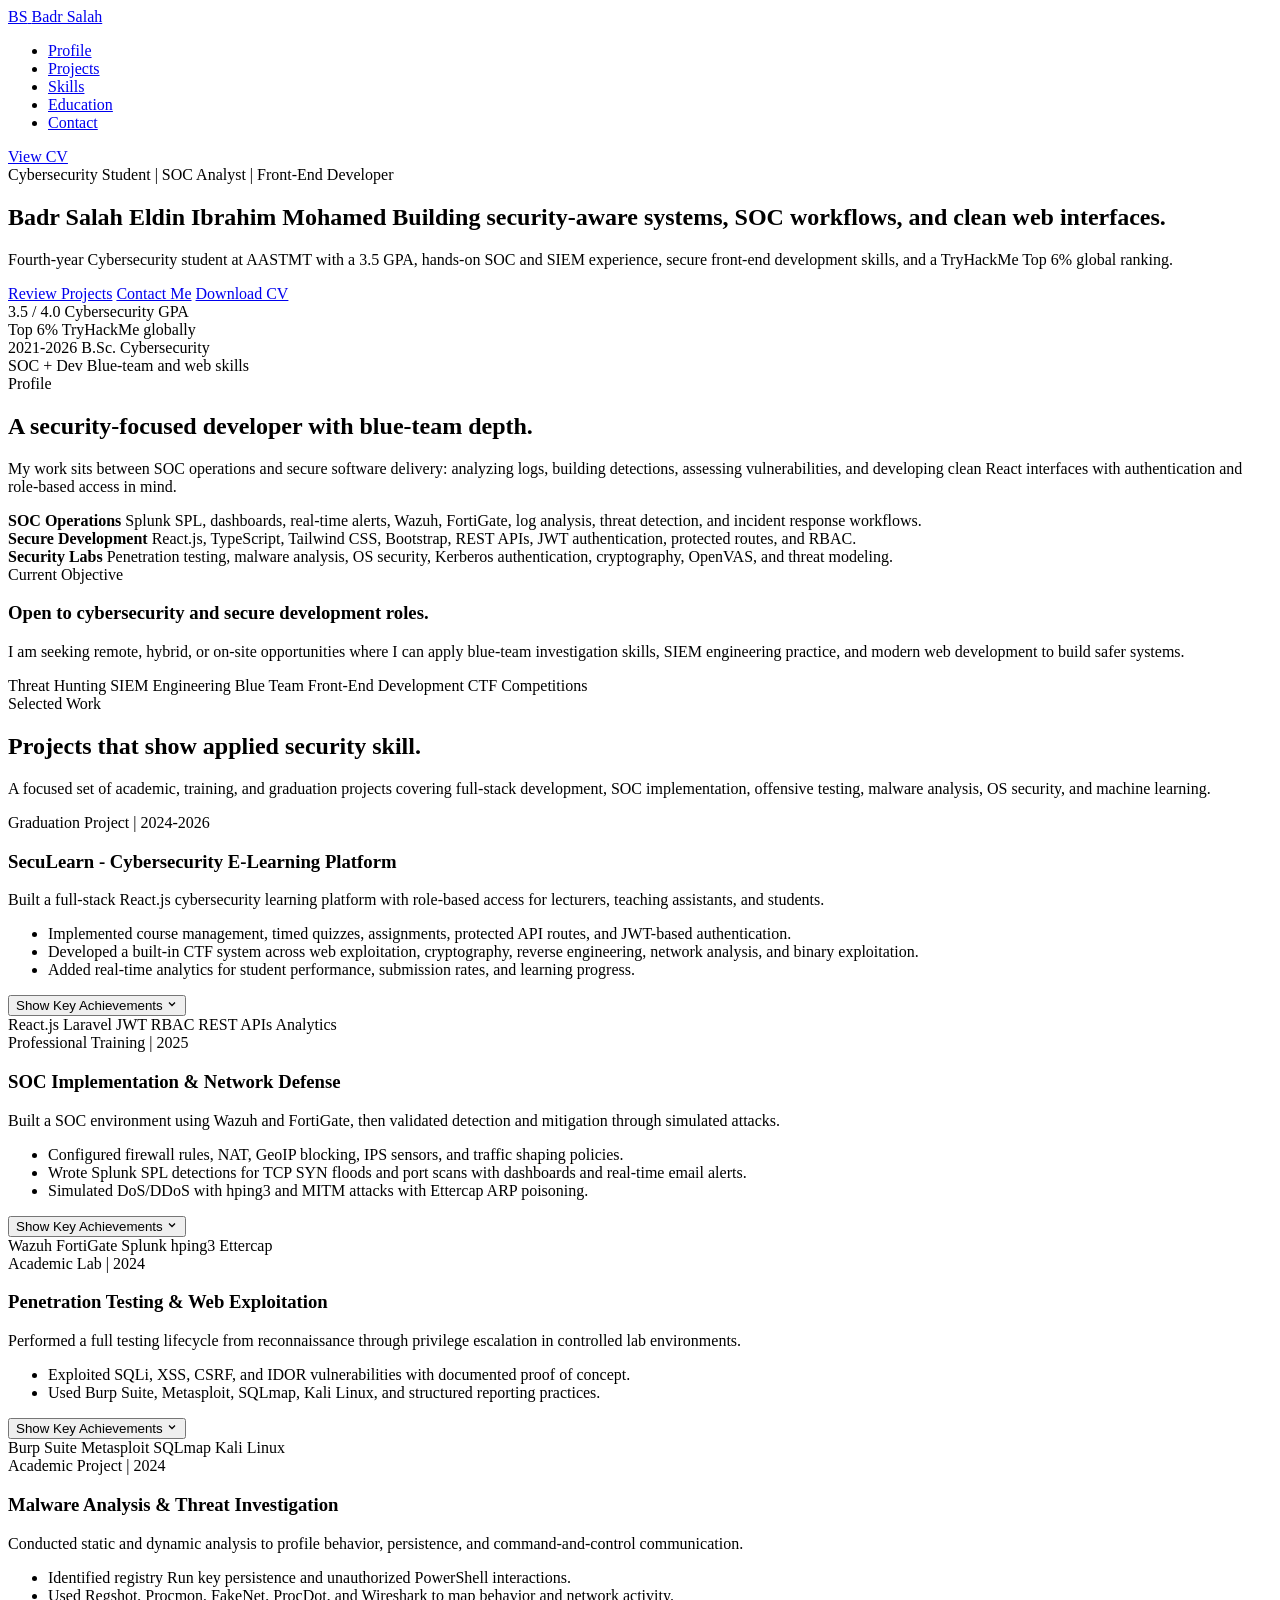
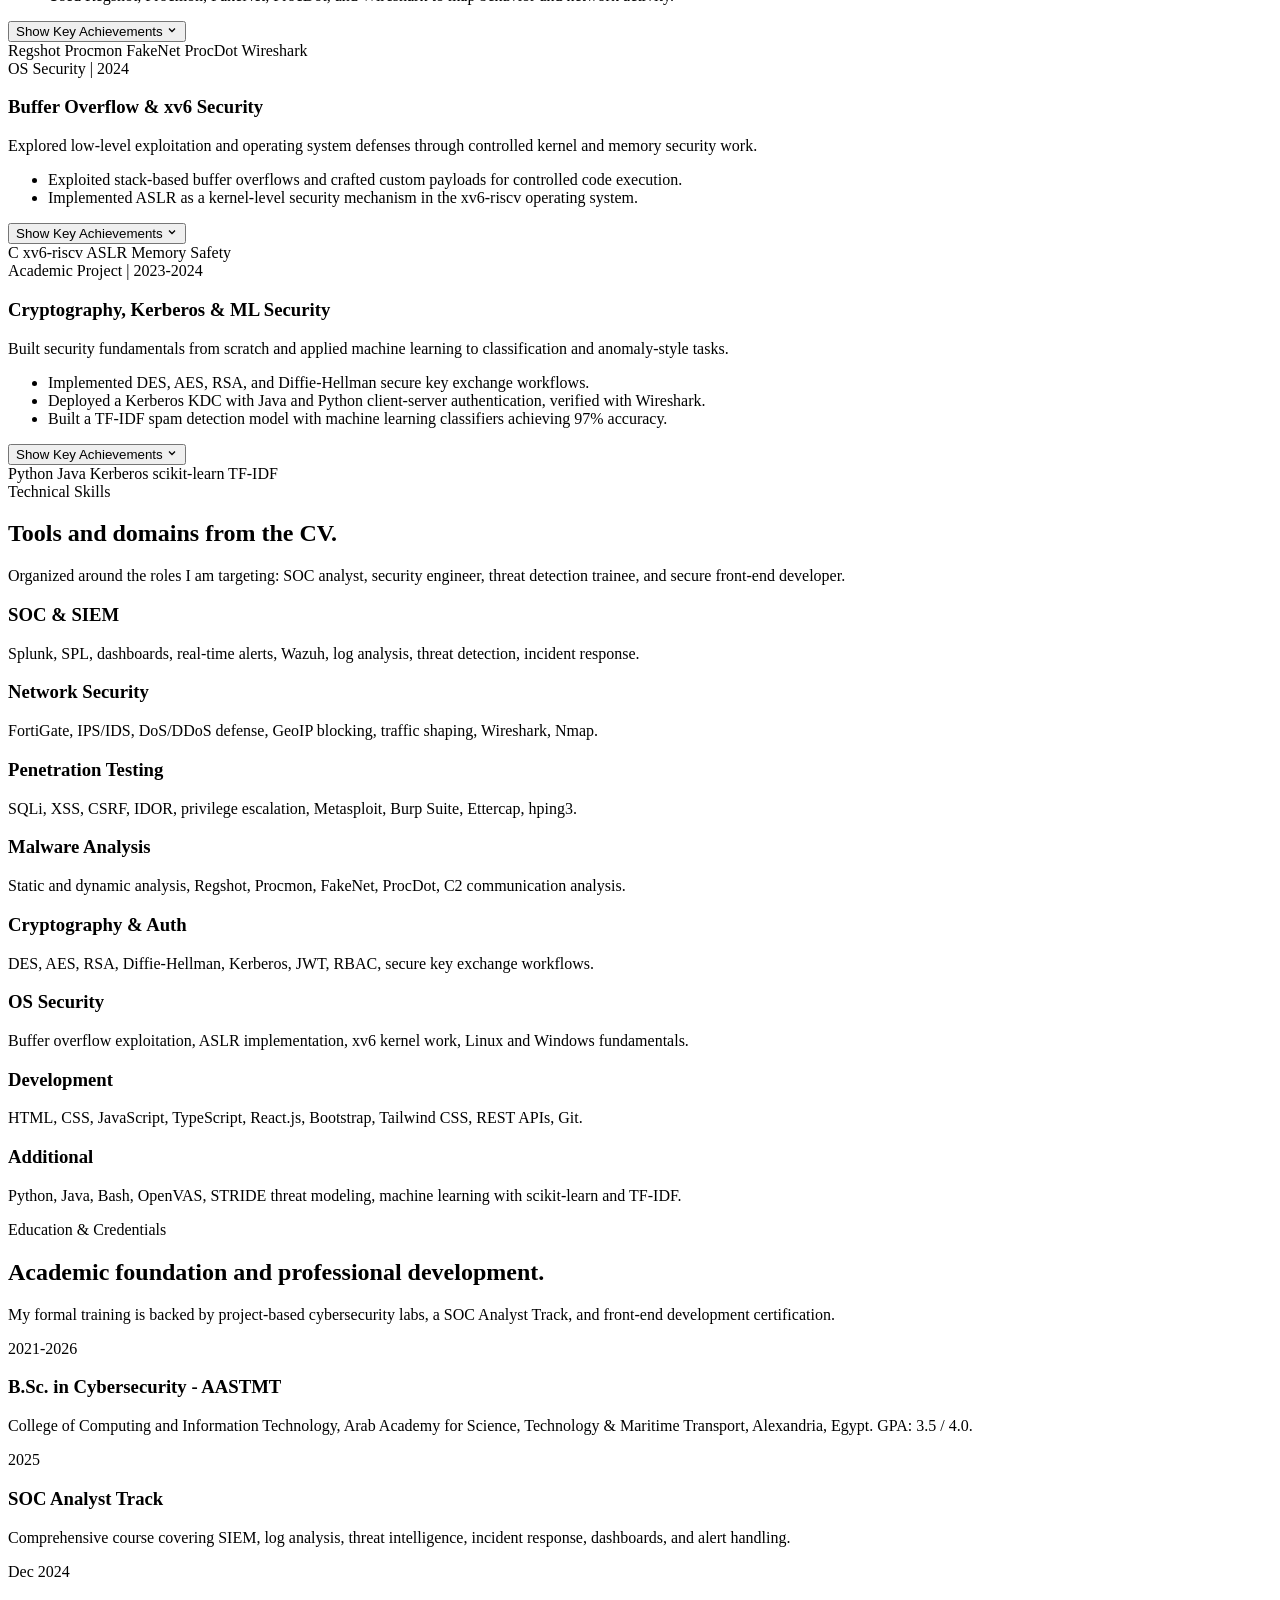
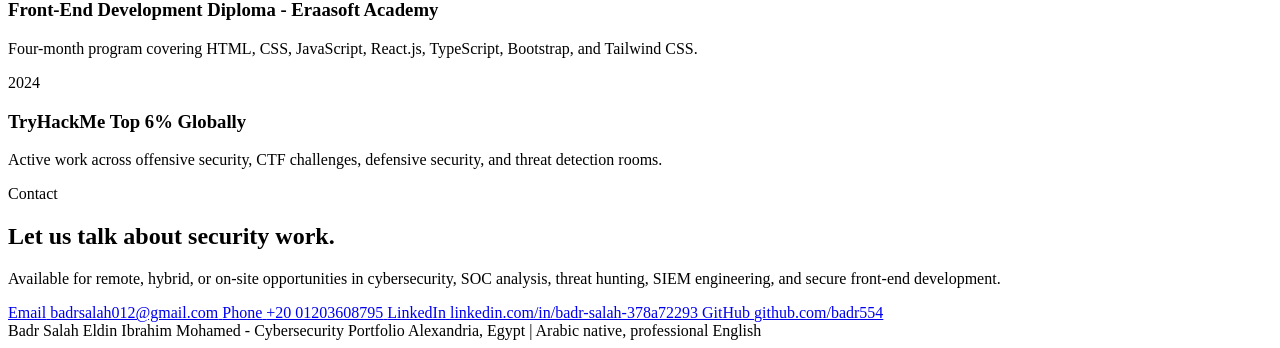
==== index.html @ 68dae026 "feat: initial commit of animated portfolio & CV UI" ====
﻿<!DOCTYPE html>
<html lang="en">
<head>
<meta charset="UTF-8">
<meta name="viewport" content="width=device-width, initial-scale=1.0">
<meta name="description" content="Badr Salah Eldin Ibrahim Mohamed - Cybersecurity student, SOC analyst, and secure front-end developer based in Alexandria, Egypt.">
<title>Badr Salah | Cybersecurity Portfolio</title>
<link rel="preload" href="hero-cybersecurity.jpg" as="image" fetchpriority="high">
<link rel="stylesheet" href="styles.css">
</head>
<body>
  <header class="site-header">
    <div class="wrap nav">
      <a class="brand" href="#top" aria-label="Badr Salah home">
        <span class="brand-mark">BS</span>
        <span>Badr Salah</span>
      </a>
      <ul class="nav-links" aria-label="Main navigation">
        <li><a href="#profile">Profile</a></li>
        <li><a href="#projects">Projects</a></li>
        <li><a href="#skills">Skills</a></li>
        <li><a href="#education">Education</a></li>
        <li><a href="#contact">Contact</a></li>
      </ul>
      <a class="nav-action" href="badr_cv.pdf" target="_blank" rel="noopener">View CV</a>
    </div>
  </header>

  <main id="top">
    <section class="hero" aria-label="Introduction">
      <div class="wrap">
        <div class="hero-content">
          <div class="eyebrow">Cybersecurity Student | SOC Analyst | Front-End Developer</div>
          <h1 class="hero-title">Badr Salah Eldin Ibrahim Mohamed <span>Building security-aware systems, SOC workflows, and clean web interfaces.</span></h1>
          <p class="hero-copy">
            Fourth-year Cybersecurity student at AASTMT with a 3.5 GPA, hands-on SOC and SIEM experience, secure front-end development skills, and a TryHackMe Top 6% global ranking.
          </p>
          <div class="actions">
            <a class="button primary" href="#projects">Review Projects</a>
            <a class="button secondary" href="mailto:badrsalah012@gmail.com">Contact Me</a>
            <a class="button secondary" href="badr_cv.pdf" target="_blank" rel="noopener">Download CV</a>
          </div>
          <div class="proof" aria-label="Portfolio highlights">
            <div class="proof-item">
              <span class="proof-value">3.5 / 4.0</span>
              <span class="proof-label">Cybersecurity GPA</span>
            </div>
            <div class="proof-item">
              <span class="proof-value">Top 6%</span>
              <span class="proof-label">TryHackMe globally</span>
            </div>
            <div class="proof-item">
              <span class="proof-value">2021-2026</span>
              <span class="proof-label">B.Sc. Cybersecurity</span>
            </div>
            <div class="proof-item">
              <span class="proof-value">SOC + Dev</span>
              <span class="proof-label">Blue-team and web skills</span>
            </div>
          </div>
        </div>
      </div>
      <div class="scroll-indicator">
        <div class="mouse">
          <div class="wheel"></div>
        </div>
      </div>
    </section>

    <section id="profile">
      <div class="wrap">
        <div class="section-head reveal">
          <div>
            <div class="section-kicker">Profile</div>
            <h2>A security-focused developer with blue-team depth.</h2>
          </div>
          <p class="section-intro">
            My work sits between SOC operations and secure software delivery: analyzing logs, building detections, assessing vulnerabilities, and developing clean React interfaces with authentication and role-based access in mind.
          </p>
        </div>

        <div class="profile-grid reveal-cascade">
          <div class="focus-list">
            <div class="focus-row">
              <strong>SOC Operations</strong>
              <span>Splunk SPL, dashboards, real-time alerts, Wazuh, FortiGate, log analysis, threat detection, and incident response workflows.</span>
            </div>
            <div class="focus-row">
              <strong>Secure Development</strong>
              <span>React.js, TypeScript, Tailwind CSS, Bootstrap, REST APIs, JWT authentication, protected routes, and RBAC.</span>
            </div>
            <div class="focus-row">
              <strong>Security Labs</strong>
              <span>Penetration testing, malware analysis, OS security, Kerberos authentication, cryptography, OpenVAS, and threat modeling.</span>
            </div>
          </div>
          <div class="card">
            <span class="label teal">Current Objective</span>
            <h3>Open to cybersecurity and secure development roles.</h3>
            <p>
              I am seeking remote, hybrid, or on-site opportunities where I can apply blue-team investigation skills, SIEM engineering practice, and modern web development to build safer systems.
            </p>
            <div class="tech">
              <span>Threat Hunting</span>
              <span>SIEM Engineering</span>
              <span>Blue Team</span>
              <span>Front-End Development</span>
              <span>CTF Competitions</span>
            </div>
          </div>
        </div>
      </div>
    </section>

    <section id="projects">
      <div class="wrap">
        <div class="section-head reveal">
          <div>
            <div class="section-kicker">Selected Work</div>
            <h2>Projects that show applied security skill.</h2>
          </div>
          <p class="section-intro">
            A focused set of academic, training, and graduation projects covering full-stack development, SOC implementation, offensive testing, malware analysis, OS security, and machine learning.
          </p>
        </div>

        <div class="card-grid reveal-cascade">
          <article class="card featured">
            <span class="label teal">Graduation Project | 2024-2026</span>
            <h3>SecuLearn - Cybersecurity E-Learning Platform</h3>
            <p>
              Built a full-stack React.js cybersecurity learning platform with role-based access for lecturers, teaching assistants, and students.
            </p>
            <div class="collapsible-wrapper">
              <div class="collapsible-content">
                <ul>
                  <li>Implemented course management, timed quizzes, assignments, protected API routes, and JWT-based authentication.</li>
                  <li>Developed a built-in CTF system across web exploitation, cryptography, reverse engineering, network analysis, and binary exploitation.</li>
                  <li>Added real-time analytics for student performance, submission rates, and learning progress.</li>
                </ul>
              </div>
            </div>
            <button class="expand-btn" aria-expanded="false">
              <span>Show Key Achievements</span>
              <svg class="chevron" width="12" height="12" viewBox="0 0 24 24" fill="none" stroke="currentColor" stroke-width="2.5"><path d="m6 9 6 6 6-6"/></svg>
            </button>
            <div class="tech">
              <span>React.js</span>
              <span>Laravel</span>
              <span>JWT</span>
              <span>RBAC</span>
              <span>REST APIs</span>
              <span>Analytics</span>
            </div>
          </article>

          <article class="card">
            <span class="label blue">Professional Training | 2025</span>
            <h3>SOC Implementation & Network Defense</h3>
            <p>Built a SOC environment using Wazuh and FortiGate, then validated detection and mitigation through simulated attacks.</p>
            <div class="collapsible-wrapper">
              <div class="collapsible-content">
                <ul>
                  <li>Configured firewall rules, NAT, GeoIP blocking, IPS sensors, and traffic shaping policies.</li>
                  <li>Wrote Splunk SPL detections for TCP SYN floods and port scans with dashboards and real-time email alerts.</li>
                  <li>Simulated DoS/DDoS with hping3 and MITM attacks with Ettercap ARP poisoning.</li>
                </ul>
              </div>
            </div>
            <button class="expand-btn" aria-expanded="false">
              <span>Show Key Achievements</span>
              <svg class="chevron" width="12" height="12" viewBox="0 0 24 24" fill="none" stroke="currentColor" stroke-width="2.5"><path d="m6 9 6 6 6-6"/></svg>
            </button>
            <div class="tech">
              <span>Wazuh</span>
              <span>FortiGate</span>
              <span>Splunk</span>
              <span>hping3</span>
              <span>Ettercap</span>
            </div>
          </article>

          <article class="card">
            <span class="label amber">Academic Lab | 2024</span>
            <h3>Penetration Testing & Web Exploitation</h3>
            <p>Performed a full testing lifecycle from reconnaissance through privilege escalation in controlled lab environments.</p>
            <div class="collapsible-wrapper">
              <div class="collapsible-content">
                <ul>
                  <li>Exploited SQLi, XSS, CSRF, and IDOR vulnerabilities with documented proof of concept.</li>
                  <li>Used Burp Suite, Metasploit, SQLmap, Kali Linux, and structured reporting practices.</li>
                </ul>
              </div>
            </div>
            <button class="expand-btn" aria-expanded="false">
              <span>Show Key Achievements</span>
              <svg class="chevron" width="12" height="12" viewBox="0 0 24 24" fill="none" stroke="currentColor" stroke-width="2.5"><path d="m6 9 6 6 6-6"/></svg>
            </button>
            <div class="tech">
              <span>Burp Suite</span>
              <span>Metasploit</span>
              <span>SQLmap</span>
              <span>Kali Linux</span>
            </div>
          </article>

          <article class="card">
            <span class="label green">Academic Project | 2024</span>
            <h3>Malware Analysis & Threat Investigation</h3>
            <p>Conducted static and dynamic analysis to profile behavior, persistence, and command-and-control communication.</p>
            <div class="collapsible-wrapper">
              <div class="collapsible-content">
                <ul>
                  <li>Identified registry Run key persistence and unauthorized PowerShell interactions.</li>
                  <li>Used Regshot, Procmon, FakeNet, ProcDot, and Wireshark to map behavior and network activity.</li>
                </ul>
              </div>
            </div>
            <button class="expand-btn" aria-expanded="false">
              <span>Show Key Achievements</span>
              <svg class="chevron" width="12" height="12" viewBox="0 0 24 24" fill="none" stroke="currentColor" stroke-width="2.5"><path d="m6 9 6 6 6-6"/></svg>
            </button>
            <div class="tech">
              <span>Regshot</span>
              <span>Procmon</span>
              <span>FakeNet</span>
              <span>ProcDot</span>
              <span>Wireshark</span>
            </div>
          </article>

          <article class="card">
            <span class="label blue">OS Security | 2024</span>
            <h3>Buffer Overflow & xv6 Security</h3>
            <p>Explored low-level exploitation and operating system defenses through controlled kernel and memory security work.</p>
            <div class="collapsible-wrapper">
              <div class="collapsible-content">
                <ul>
                  <li>Exploited stack-based buffer overflows and crafted custom payloads for controlled code execution.</li>
                  <li>Implemented ASLR as a kernel-level security mechanism in the xv6-riscv operating system.</li>
                </ul>
              </div>
            </div>
            <button class="expand-btn" aria-expanded="false">
              <span>Show Key Achievements</span>
              <svg class="chevron" width="12" height="12" viewBox="0 0 24 24" fill="none" stroke="currentColor" stroke-width="2.5"><path d="m6 9 6 6 6-6"/></svg>
            </button>
            <div class="tech">
              <span>C</span>
              <span>xv6-riscv</span>
              <span>ASLR</span>
              <span>Memory Safety</span>
            </div>
          </article>

          <article class="card">
            <span class="label amber">Academic Project | 2023-2024</span>
            <h3>Cryptography, Kerberos & ML Security</h3>
            <p>Built security fundamentals from scratch and applied machine learning to classification and anomaly-style tasks.</p>
            <div class="collapsible-wrapper">
              <div class="collapsible-content">
                <ul>
                  <li>Implemented DES, AES, RSA, and Diffie-Hellman secure key exchange workflows.</li>
                  <li>Deployed a Kerberos KDC with Java and Python client-server authentication, verified with Wireshark.</li>
                  <li>Built a TF-IDF spam detection model with machine learning classifiers achieving 97% accuracy.</li>
                </ul>
              </div>
            </div>
            <button class="expand-btn" aria-expanded="false">
              <span>Show Key Achievements</span>
              <svg class="chevron" width="12" height="12" viewBox="0 0 24 24" fill="none" stroke="currentColor" stroke-width="2.5"><path d="m6 9 6 6 6-6"/></svg>
            </button>
            <div class="tech">
              <span>Python</span>
              <span>Java</span>
              <span>Kerberos</span>
              <span>scikit-learn</span>
              <span>TF-IDF</span>
            </div>
          </article>
        </div>
      </div>
    </section>

    <section id="skills">
      <div class="wrap">
        <div class="section-head reveal">
          <div>
            <div class="section-kicker">Technical Skills</div>
            <h2>Tools and domains from the CV.</h2>
          </div>
          <p class="section-intro">
            Organized around the roles I am targeting: SOC analyst, security engineer, threat detection trainee, and secure front-end developer.
          </p>
        </div>

        <div class="skills-grid reveal-cascade">
          <div class="skill">
            <h3>SOC & SIEM</h3>
            <p>Splunk, SPL, dashboards, real-time alerts, Wazuh, log analysis, threat detection, incident response.</p>
          </div>
          <div class="skill">
            <h3>Network Security</h3>
            <p>FortiGate, IPS/IDS, DoS/DDoS defense, GeoIP blocking, traffic shaping, Wireshark, Nmap.</p>
          </div>
          <div class="skill">
            <h3>Penetration Testing</h3>
            <p>SQLi, XSS, CSRF, IDOR, privilege escalation, Metasploit, Burp Suite, Ettercap, hping3.</p>
          </div>
          <div class="skill">
            <h3>Malware Analysis</h3>
            <p>Static and dynamic analysis, Regshot, Procmon, FakeNet, ProcDot, C2 communication analysis.</p>
          </div>
          <div class="skill">
            <h3>Cryptography & Auth</h3>
            <p>DES, AES, RSA, Diffie-Hellman, Kerberos, JWT, RBAC, secure key exchange workflows.</p>
          </div>
          <div class="skill">
            <h3>OS Security</h3>
            <p>Buffer overflow exploitation, ASLR implementation, xv6 kernel work, Linux and Windows fundamentals.</p>
          </div>
          <div class="skill">
            <h3>Development</h3>
            <p>HTML, CSS, JavaScript, TypeScript, React.js, Bootstrap, Tailwind CSS, REST APIs, Git.</p>
          </div>
          <div class="skill">
            <h3>Additional</h3>
            <p>Python, Java, Bash, OpenVAS, STRIDE threat modeling, machine learning with scikit-learn and TF-IDF.</p>
          </div>
        </div>
      </div>
    </section>

    <section id="education">
      <div class="wrap">
        <div class="section-head reveal">
          <div>
            <div class="section-kicker">Education & Credentials</div>
            <h2>Academic foundation and professional development.</h2>
          </div>
          <p class="section-intro">
            My formal training is backed by project-based cybersecurity labs, a SOC Analyst Track, and front-end development certification.
          </p>
        </div>

        <div class="timeline reveal-cascade">
          <div class="timeline-item">
            <div class="time">2021-2026</div>
            <div>
              <h3>B.Sc. in Cybersecurity - AASTMT</h3>
              <p>College of Computing and Information Technology, Arab Academy for Science, Technology & Maritime Transport, Alexandria, Egypt. GPA: 3.5 / 4.0.</p>
            </div>
          </div>
          <div class="timeline-item">
            <div class="time">2025</div>
            <div>
              <h3>SOC Analyst Track</h3>
              <p>Comprehensive course covering SIEM, log analysis, threat intelligence, incident response, dashboards, and alert handling.</p>
            </div>
          </div>
          <div class="timeline-item">
            <div class="time">Dec 2024</div>
            <div>
              <h3>Front-End Development Diploma - Eraasoft Academy</h3>
              <p>Four-month program covering HTML, CSS, JavaScript, React.js, TypeScript, Bootstrap, and Tailwind CSS.</p>
            </div>
          </div>
          <div class="timeline-item">
            <div class="time">2024</div>
            <div>
              <h3>TryHackMe Top 6% Globally</h3>
              <p>Active work across offensive security, CTF challenges, defensive security, and threat detection rooms.</p>
            </div>
          </div>
        </div>
      </div>
    </section>

    <section class="contact" id="contact">
      <div class="wrap">
        <div class="section-head reveal">
          <div>
            <div class="section-kicker">Contact</div>
            <h2>Let us talk about security work.</h2>
          </div>
          <p class="section-intro">
            Available for remote, hybrid, or on-site opportunities in cybersecurity, SOC analysis, threat hunting, SIEM engineering, and secure front-end development.
          </p>
        </div>

        <div class="contact-grid reveal-cascade">
          <a class="contact-item" href="mailto:badrsalah012@gmail.com">
            <span class="contact-label">Email</span>
            <span class="contact-value">badrsalah012@gmail.com</span>
          </a>
          <a class="contact-item" href="tel:+2001203608795">
            <span class="contact-label">Phone</span>
            <span class="contact-value">+20 01203608795</span>
          </a>
          <a class="contact-item" href="https://linkedin.com/in/badr-salah-378a72293" target="_blank" rel="noopener">
            <span class="contact-label">LinkedIn</span>
            <span class="contact-value">linkedin.com/in/badr-salah-378a72293</span>
          </a>
          <a class="contact-item" href="https://github.com/badr554" target="_blank" rel="noopener">
            <span class="contact-label">GitHub</span>
            <span class="contact-value">github.com/badr554</span>
          </a>
        </div>
      </div>
    </section>
  </main>

  <footer class="site-footer">
    <div class="wrap footer-row">
      <span>Badr Salah Eldin Ibrahim Mohamed - Cybersecurity Portfolio</span>
      <span>Alexandria, Egypt | Arabic native, professional English</span>
    </div>
  </footer>

  <script>
    document.addEventListener('DOMContentLoaded', () => {
      // Intersection Observer for scroll animations
      const reveals = document.querySelectorAll('.reveal, .reveal-cascade');
      const observer = new IntersectionObserver((entries) => {
        entries.forEach(entry => {
          if (entry.isIntersecting) {
            entry.target.classList.add('in-view');
            observer.unobserve(entry.target);
          }
        });
      }, {
        threshold: 0.05,
        rootMargin: '0px 0px -40px 0px'
      });
      
      reveals.forEach(el => observer.observe(el));

      // Expandable cards logic
      document.querySelectorAll('.expand-btn').forEach(btn => {
        btn.addEventListener('click', () => {
          const isExpanded = btn.getAttribute('aria-expanded') === 'true';
          btn.setAttribute('aria-expanded', !isExpanded);
          
          const wrapper = btn.previousElementSibling;
          if (wrapper && wrapper.classList.contains('collapsible-wrapper')) {
            wrapper.classList.toggle('expanded');
          }
          
          const textSpan = btn.querySelector('span');
          if (textSpan) {
            textSpan.textContent = isExpanded ? 'Show Key Achievements' : 'Hide Key Achievements';
          }
        });
      });
    });
  </script>
</body>
</html>
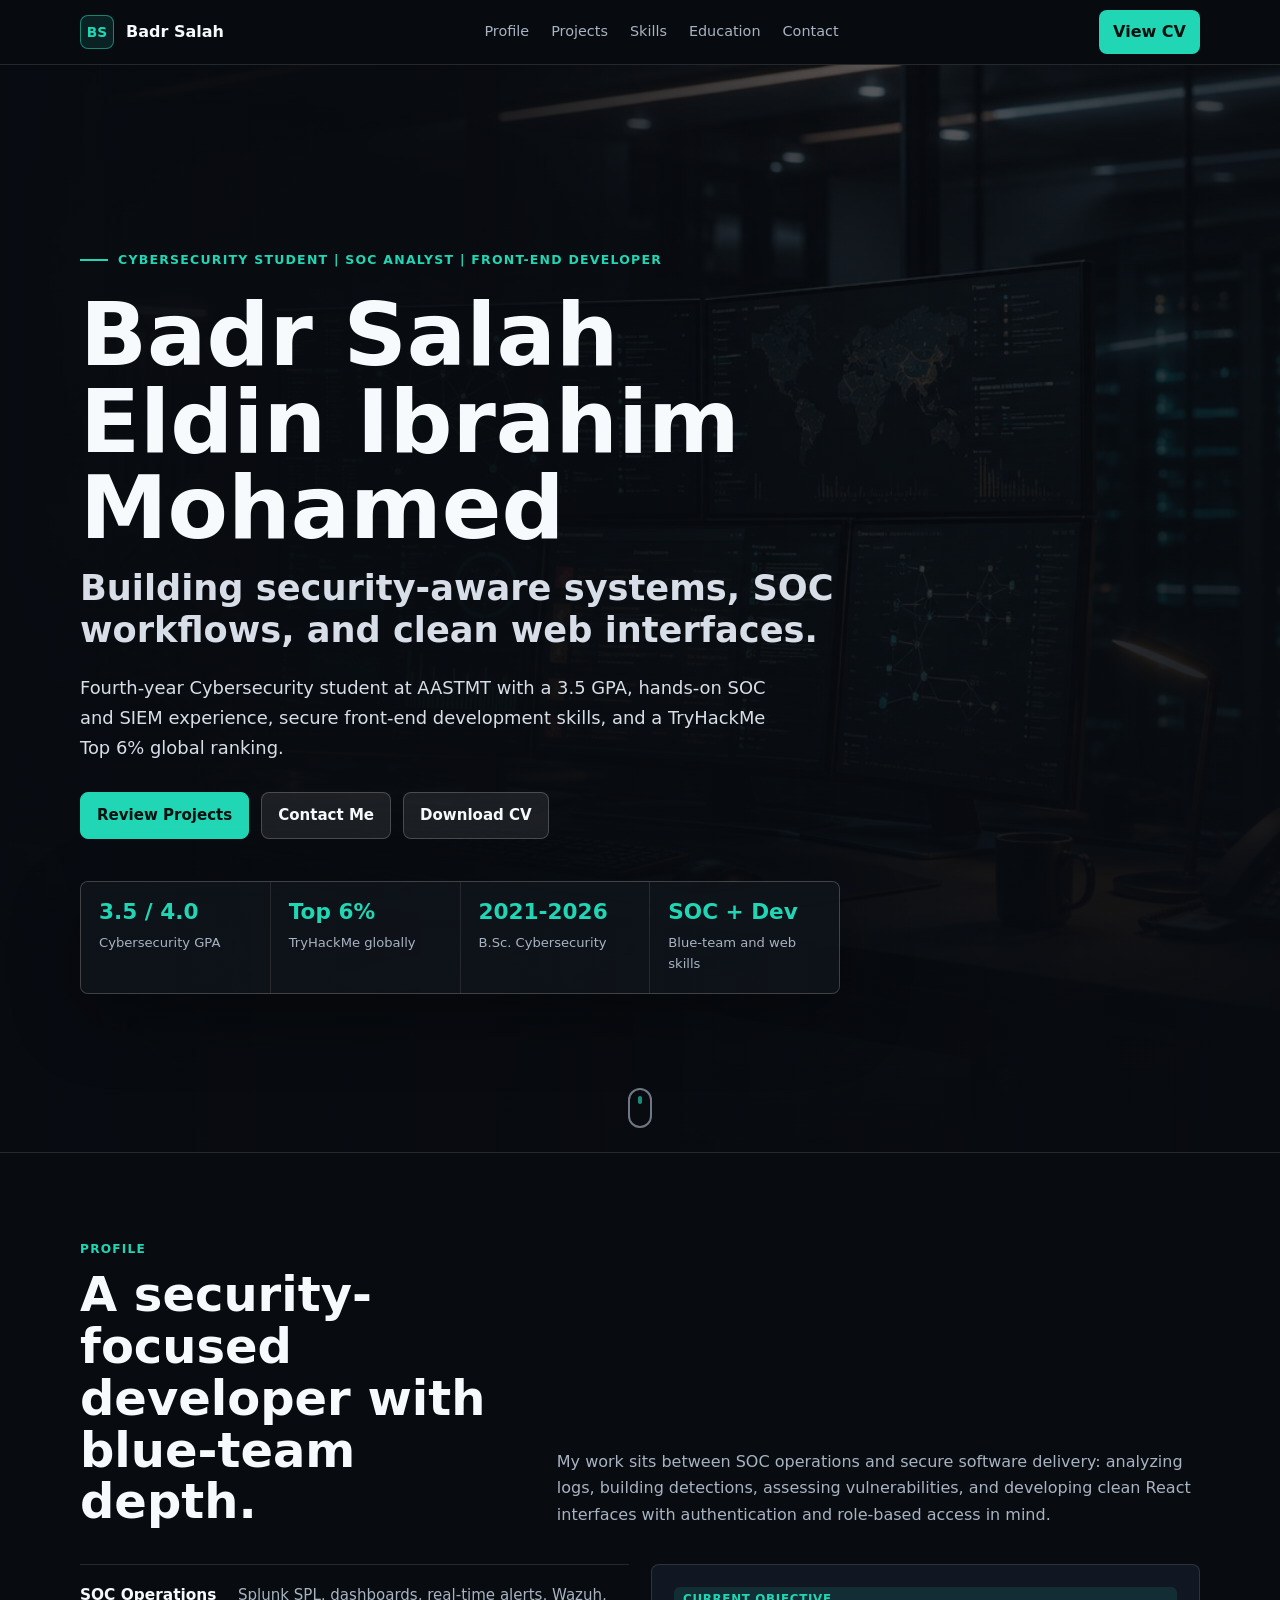
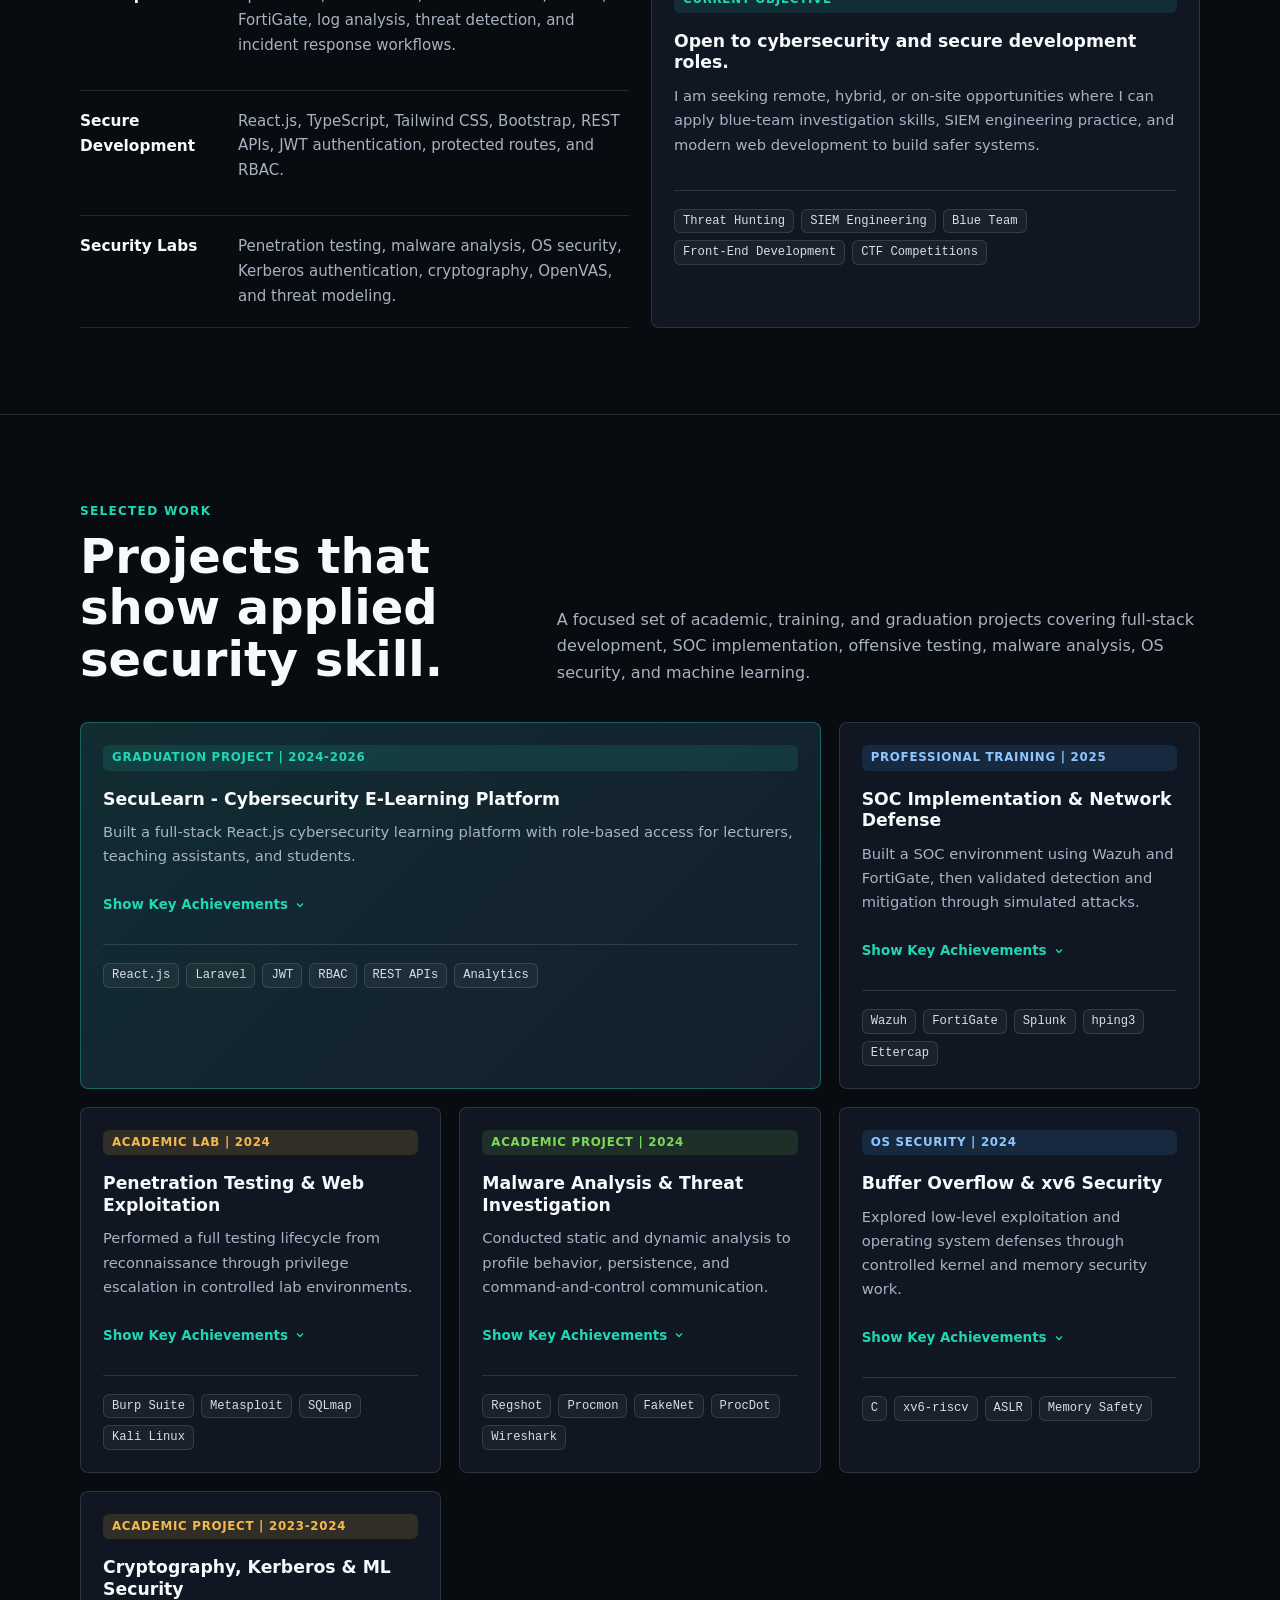
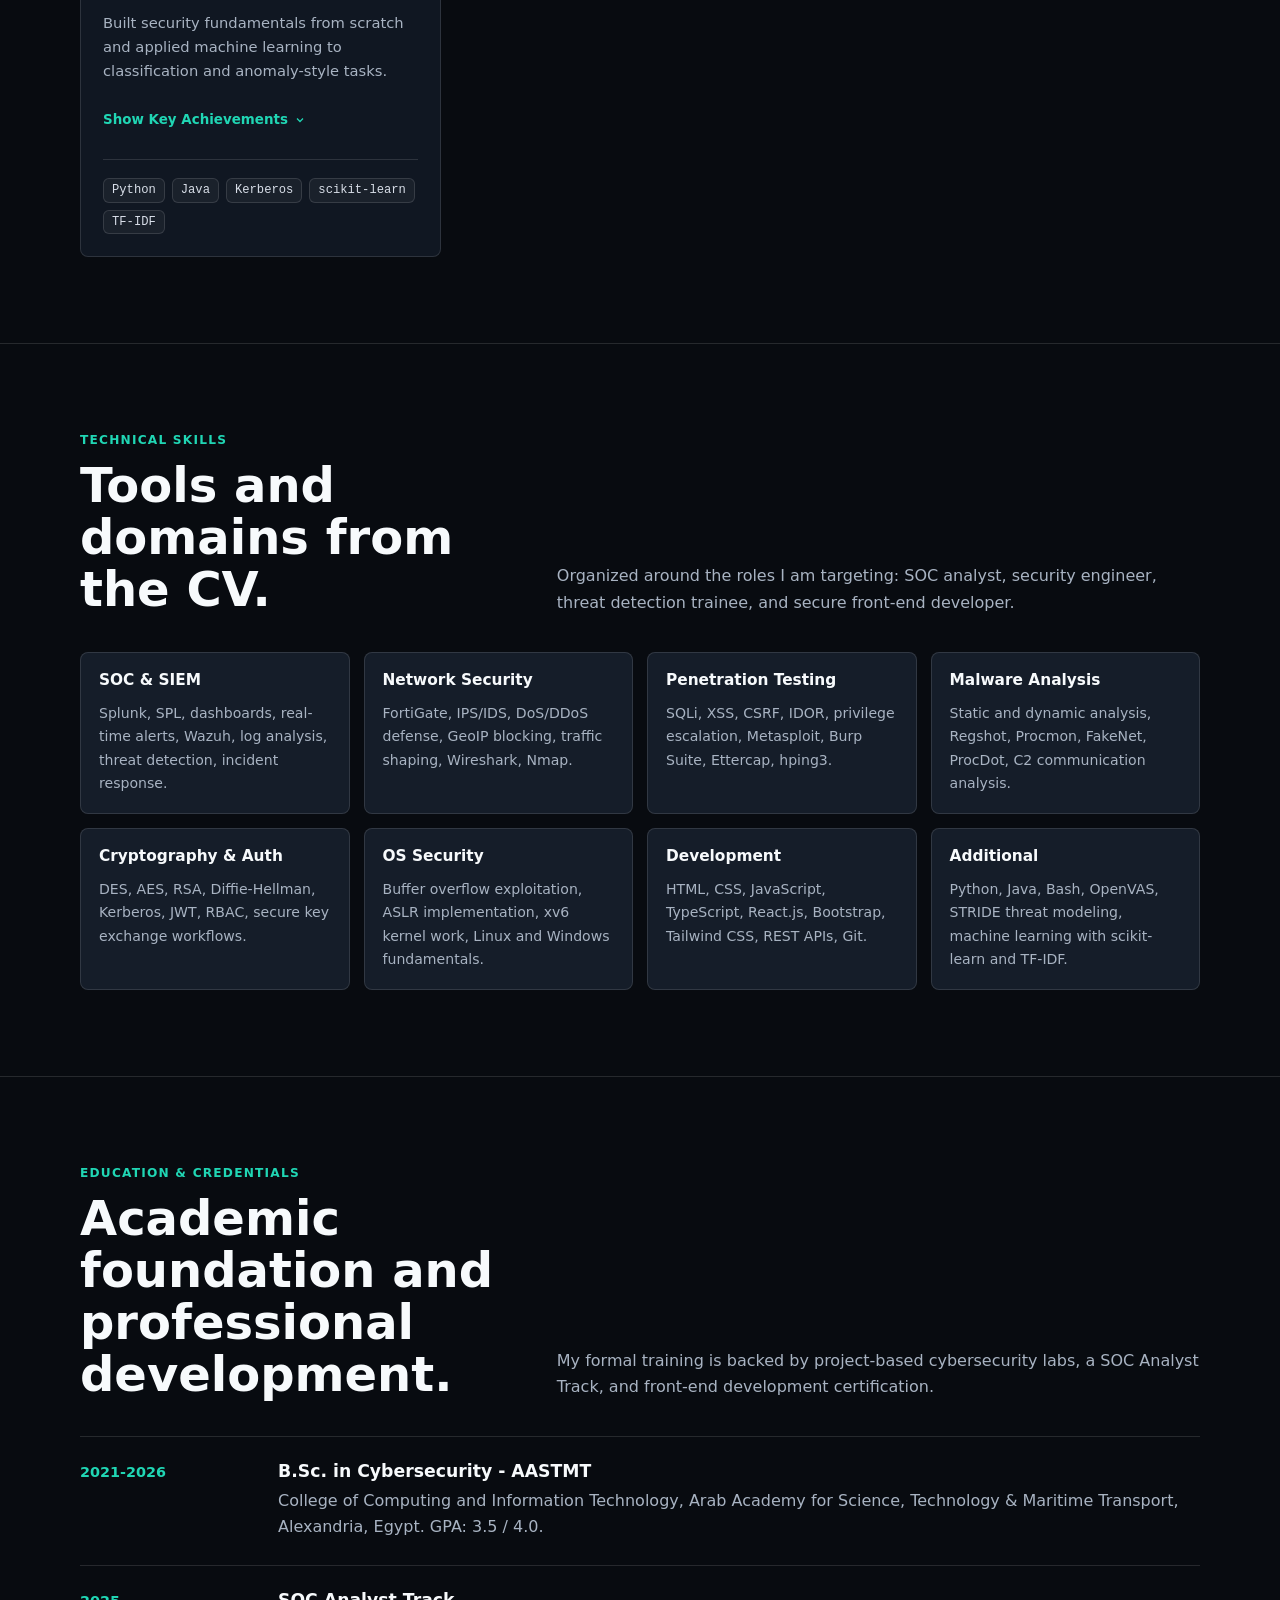
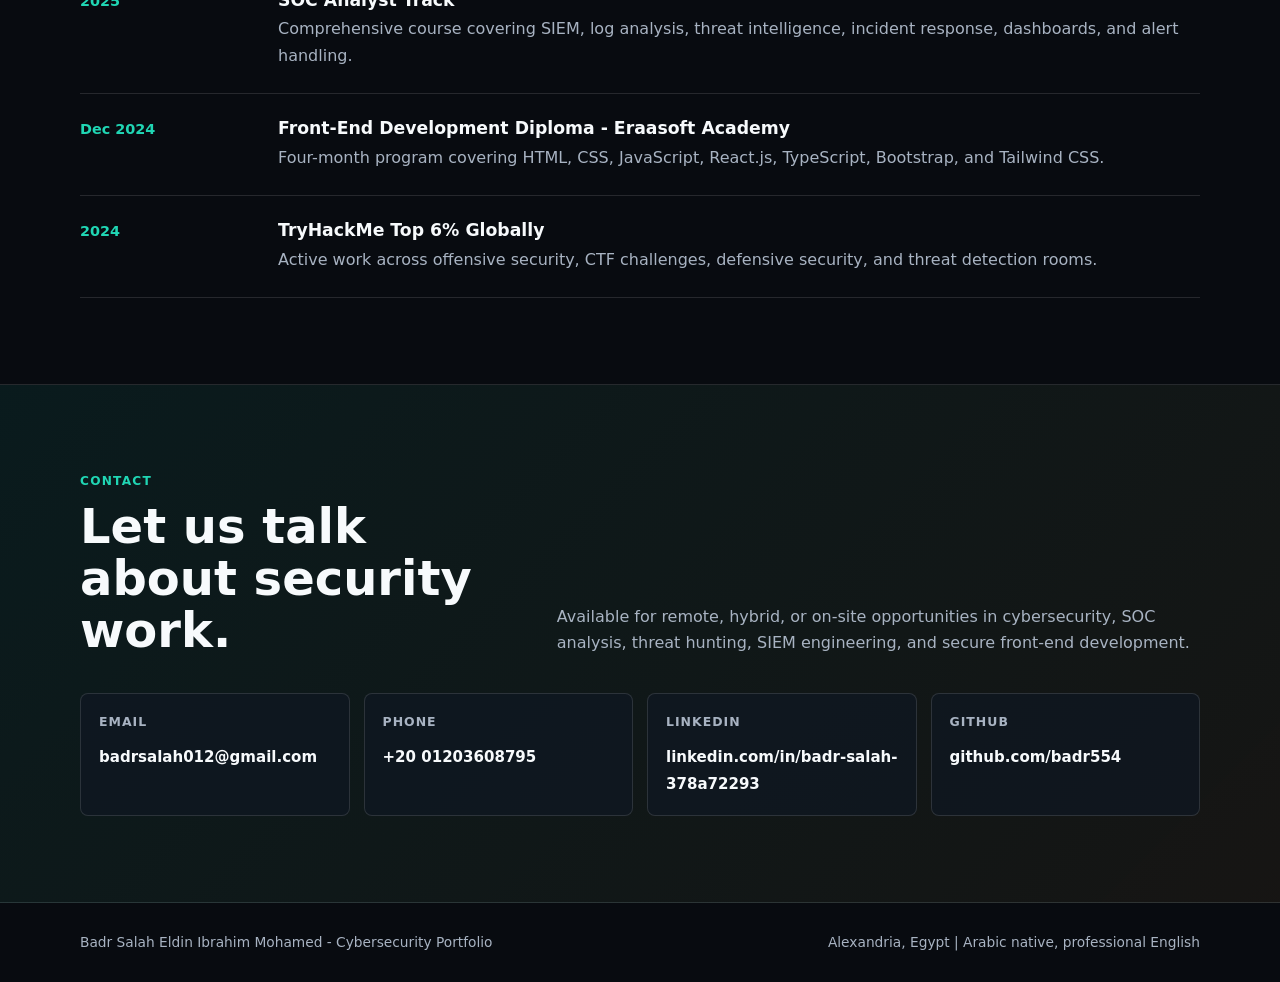
==== commit 0e6d92a7: "feat: add custom cybersecurity favicon and link it in HTML" ====
--- a/index.html
+++ b/index.html
@@ -1,10 +1,11 @@
-﻿<!DOCTYPE html>
+<!DOCTYPE html>
 <html lang="en">
 <head>
 <meta charset="UTF-8">
 <meta name="viewport" content="width=device-width, initial-scale=1.0">
 <meta name="description" content="Badr Salah Eldin Ibrahim Mohamed - Cybersecurity student, SOC analyst, and secure front-end developer based in Alexandria, Egypt.">
 <title>Badr Salah | Cybersecurity Portfolio</title>
+<link rel="icon" type="image/png" href="favicon.png">
 <link rel="preload" href="hero-cybersecurity.jpg" as="image" fetchpriority="high">
 <link rel="stylesheet" href="styles.css">
 </head>
--- a/styles.css
+++ b/styles.css
@@ -0,0 +1,820 @@
+﻿:root {
+    --ink: #f7fafc;
+    --muted: #a8b3c2;
+    --soft: #d8dee8;
+    --bg: #080b10;
+    --panel: #101722;
+    --panel-2: #151d29;
+    --line: rgba(255, 255, 255, 0.12);
+    --line-strong: rgba(255, 255, 255, 0.2);
+    --teal: #20d6b4;
+    --blue: #4aa3ff;
+    --amber: #f5b84b;
+    --green: #7ed957;
+    --shadow: 0 24px 70px rgba(0, 0, 0, 0.32);
+    --radius: 8px;
+    --max: 1120px;
+    --glow-teal: rgba(32, 214, 180, 0.3);
+    --glow-blue: rgba(74, 163, 255, 0.25);
+    --transition-smooth: all 0.3s cubic-bezier(0.25, 0.8, 0.25, 1);
+  }
+
+  * { box-sizing: border-box; }
+  html { scroll-behavior: smooth; }
+  body {
+    margin: 0;
+    font-family: Inter, ui-sans-serif, system-ui, -apple-system, BlinkMacSystemFont, "Segoe UI", sans-serif;
+    background: var(--bg);
+    color: var(--ink);
+    line-height: 1.65;
+    text-rendering: optimizeLegibility;
+  }
+
+  h1, h2, h3, .brand {
+    font-family: inherit;
+  }
+
+  body::before {
+    content: "";
+    position: fixed;
+    inset: 0;
+    pointer-events: none;
+    background:
+      linear-gradient(rgba(32, 214, 180, 0.015) 1px, transparent 1px),
+      linear-gradient(90deg, rgba(32, 214, 180, 0.015) 1px, transparent 1px);
+    background-size: 44px 44px;
+    mask-image: linear-gradient(to bottom, rgba(0,0,0,0.7), transparent 90%);
+    z-index: 0;
+  }
+  /* Fade-in & Landing animations */
+  @keyframes fadeInUp {
+    from {
+      opacity: 0;
+      transform: translateY(30px);
+    }
+    to {
+      opacity: 1;
+      transform: translateY(0);
+    }
+  }
+  @keyframes fadeInDown {
+    from {
+      opacity: 0;
+      transform: translateY(-20px);
+    }
+    to {
+      opacity: 1;
+      transform: translateY(0);
+    }
+  }
+
+  /* Scroll Indicator */
+  .scroll-indicator {
+    position: absolute;
+    bottom: 24px;
+    left: 50%;
+    transform: translateX(-50%);
+    display: flex;
+    flex-direction: column;
+    align-items: center;
+    gap: 8px;
+    opacity: 0;
+    animation: fadeIn 1s ease forwards;
+    animation-delay: 1.2s;
+    pointer-events: none;
+    z-index: 2;
+  }
+  .mouse {
+    width: 24px;
+    height: 40px;
+    border: 2px solid var(--muted);
+    border-radius: 12px;
+    position: relative;
+    opacity: 0.65;
+  }
+  .wheel {
+    width: 4px;
+    height: 8px;
+    background: var(--teal);
+    border-radius: 2px;
+    position: absolute;
+    top: 6px;
+    left: 50%;
+    transform: translateX(-50%);
+    animation: scrollMouse 1.8s ease-in-out infinite;
+  }
+  @keyframes scrollMouse {
+    0% { transform: translate(-50%, 0); opacity: 1; }
+    50% { transform: translate(-50%, 8px); opacity: 0; }
+    100% { transform: translate(-50%, 0); opacity: 1; }
+  }
+  @keyframes fadeIn {
+    to { opacity: 1; }
+  }
+
+  /* Collapsible / Dropdown elements */
+  .collapsible-wrapper {
+    display: grid;
+    grid-template-rows: 0fr;
+    transition: grid-template-rows 0.4s cubic-bezier(0.25, 0.8, 0.25, 1);
+  }
+  .collapsible-content {
+    overflow: hidden;
+  }
+  .collapsible-wrapper.expanded {
+    grid-template-rows: 1fr;
+  }
+  .expand-btn {
+    align-self: flex-start;
+    display: inline-flex;
+    align-items: center;
+    gap: 6px;
+    background: transparent;
+    border: none;
+    color: var(--teal);
+    font-family: inherit;
+    font-size: 0.84rem;
+    font-weight: 700;
+    cursor: pointer;
+    padding: 6px 0;
+    margin: 8px 0;
+    transition: var(--transition-smooth);
+  }
+  .expand-btn:hover {
+    color: var(--ink);
+  }
+  .expand-btn .chevron {
+    transition: transform 0.3s ease;
+  }
+  .expand-btn[aria-expanded="true"] .chevron {
+    transform: rotate(180deg);
+  }
+
+  /* Scroll Reveal CSS */
+  .reveal {
+    opacity: 0;
+    transform: translateY(30px);
+    transition: opacity 0.8s cubic-bezier(0.16, 1, 0.3, 1), transform 0.8s cubic-bezier(0.16, 1, 0.3, 1);
+  }
+  .reveal.in-view {
+    opacity: 1;
+    transform: translateY(0);
+  }
+  .reveal-cascade > * {
+    opacity: 0;
+    transform: translateY(20px);
+    transition: opacity 0.6s cubic-bezier(0.16, 1, 0.3, 1), transform 0.6s cubic-bezier(0.16, 1, 0.3, 1);
+  }
+  .reveal-cascade.in-view > * {
+    opacity: 1;
+    transform: translateY(0);
+  }
+  .reveal-cascade.in-view > *:nth-child(1) { transition-delay: 0.05s; }
+  .reveal-cascade.in-view > *:nth-child(2) { transition-delay: 0.15s; }
+  .reveal-cascade.in-view > *:nth-child(3) { transition-delay: 0.25s; }
+  .reveal-cascade.in-view > *:nth-child(4) { transition-delay: 0.35s; }
+  .reveal-cascade.in-view > *:nth-child(5) { transition-delay: 0.45s; }
+  .reveal-cascade.in-view > *:nth-child(6) { transition-delay: 0.55s; }
+  .reveal-cascade.in-view > *:nth-child(7) { transition-delay: 0.65s; }
+  .reveal-cascade.in-view > *:nth-child(8) { transition-delay: 0.75s; }
+
+
+  a { color: inherit; }
+  .wrap { width: min(var(--max), calc(100% - 40px)); margin: 0 auto; }
+
+  .site-header {
+    position: sticky;
+    top: 0;
+    z-index: 20;
+    background: rgba(8, 11, 16, 0.96);
+    border-bottom: 1px solid var(--line);
+  }
+
+  .nav {
+    min-height: 64px;
+    display: flex;
+    align-items: center;
+    justify-content: space-between;
+    gap: 24px;
+  }
+
+  .brand {
+    display: inline-flex;
+    align-items: center;
+    gap: 12px;
+    text-decoration: none;
+    font-weight: 800;
+    letter-spacing: 0;
+    transition: var(--transition-smooth);
+  }
+
+  .brand:hover .brand-mark {
+    background: rgba(32, 214, 180, 0.24);
+    box-shadow: 0 0 15px var(--glow-teal);
+    transform: scale(1.05) rotate(5deg);
+  }
+
+  .brand-mark {
+    width: 34px;
+    height: 34px;
+    display: grid;
+    place-items: center;
+    border: 1px solid rgba(32, 214, 180, 0.55);
+    background: rgba(32, 214, 180, 0.12);
+    color: var(--teal);
+    border-radius: var(--radius);
+    font-size: 0.86rem;
+    transition: var(--transition-smooth);
+  }
+
+  .nav-links {
+    display: flex;
+    align-items: center;
+    gap: 22px;
+    list-style: none;
+    padding: 0;
+    margin: 0;
+    font-size: 0.9rem;
+  }
+
+  .nav-links a {
+    color: var(--muted);
+    text-decoration: none;
+    position: relative;
+    padding: 6px 0;
+    transition: var(--transition-smooth);
+  }
+
+  .nav-links a::after {
+    content: "";
+    position: absolute;
+    bottom: 0;
+    left: 0;
+    width: 100%;
+    height: 2px;
+    background: var(--teal);
+    transform: scaleX(0);
+    transform-origin: right;
+    transition: transform 0.35s cubic-bezier(0.25, 0.8, 0.25, 1);
+  }
+
+  .nav-links a:hover::after {
+    transform: scaleX(1);
+    transform-origin: left;
+  }
+
+  .nav-links a:hover,
+  .nav-links a:focus-visible { color: var(--ink); }
+
+  .nav-action {
+    color: #08100e;
+    background: var(--teal);
+    border-radius: var(--radius);
+    padding: 9px 14px;
+    font-weight: 800;
+    text-decoration: none;
+    white-space: nowrap;
+    position: relative;
+    overflow: hidden;
+    z-index: 1;
+    transition: var(--transition-smooth);
+  }
+
+  .nav-action::before {
+    content: "";
+    position: absolute;
+    inset: 0;
+    background: linear-gradient(90deg, transparent, rgba(255,255,255,0.35), transparent);
+    transform: translateX(-100%);
+    transition: transform 0.6s ease;
+    z-index: -1;
+  }
+
+  .nav-action:hover::before {
+    transform: translateX(100%);
+  }
+
+  .nav-action:hover {
+    box-shadow: 0 0 15px var(--glow-teal);
+    transform: translateY(-1px);
+  }
+
+  .hero {
+    position: relative;
+    min-height: 86vh;
+    display: flex;
+    align-items: center;
+    overflow: hidden;
+    border-bottom: 1px solid var(--line);
+    background:
+      linear-gradient(90deg, rgba(8,11,16,0.98) 0%, rgba(8,11,16,0.88) 38%, rgba(8,11,16,0.52) 70%, rgba(8,11,16,0.74) 100%),
+      linear-gradient(180deg, rgba(8,11,16,0.25) 0%, rgba(8,11,16,1) 100%),
+      url("hero-cybersecurity.jpg") center right / cover no-repeat;
+  }
+
+  .hero-content {
+    position: relative;
+    z-index: 1;
+    width: min(760px, 100%);
+    padding: 92px 0 72px;
+  }
+
+  .eyebrow {
+    display: inline-flex;
+    align-items: center;
+    gap: 10px;
+    color: var(--teal);
+    font-size: 0.78rem;
+    font-weight: 800;
+    text-transform: uppercase;
+    letter-spacing: 0.1em;
+    margin-bottom: 22px;
+    opacity: 0;
+    animation: fadeInDown 0.8s cubic-bezier(0.16, 1, 0.3, 1) forwards;
+    animation-delay: 0.1s;
+  }
+
+  .eyebrow::before {
+    content: "";
+    width: 28px;
+    height: 2px;
+    background: var(--teal);
+  }
+
+  h1, h2, h3, p { margin-top: 0; }
+
+  h1 {
+    margin-bottom: 22px;
+    font-size: clamp(2.55rem, 7vw, 5.5rem);
+    line-height: 0.98;
+    letter-spacing: 0;
+  }
+
+  .hero-title {
+    opacity: 0;
+    animation: fadeInUp 0.9s cubic-bezier(0.16, 1, 0.3, 1) forwards;
+    animation-delay: 0.25s;
+  }
+
+  .hero-title span {
+    display: block;
+    color: var(--soft);
+    font-size: clamp(1.45rem, 3vw, 2.2rem);
+    font-weight: 650;
+    line-height: 1.2;
+    margin-top: 16px;
+  }
+
+  .hero-copy {
+    max-width: 690px;
+    color: var(--soft);
+    font-size: clamp(1rem, 1.4vw, 1.16rem);
+    margin-bottom: 30px;
+    opacity: 0;
+    animation: fadeInUp 0.9s cubic-bezier(0.16, 1, 0.3, 1) forwards;
+    animation-delay: 0.4s;
+  }
+
+  .actions {
+    display: flex;
+    flex-wrap: wrap;
+    gap: 12px;
+    margin-bottom: 42px;
+    opacity: 0;
+    animation: fadeInUp 0.9s cubic-bezier(0.16, 1, 0.3, 1) forwards;
+    animation-delay: 0.55s;
+  }
+
+  .button {
+    display: inline-flex;
+    align-items: center;
+    justify-content: center;
+    min-height: 44px;
+    padding: 10px 16px;
+    border-radius: var(--radius);
+    border: 1px solid var(--line-strong);
+    text-decoration: none;
+    font-weight: 800;
+    font-size: 0.94rem;
+    position: relative;
+    overflow: hidden;
+    z-index: 1;
+    transition: var(--transition-smooth);
+  }
+
+  .button.primary {
+    background: var(--teal);
+    border-color: var(--teal);
+    color: #07110f;
+  }
+
+  .button.primary::before {
+    content: "";
+    position: absolute;
+    inset: 0;
+    background: linear-gradient(90deg, transparent, rgba(255,255,255,0.35), transparent);
+    transform: translateX(-100%);
+    transition: transform 0.6s ease;
+    z-index: -1;
+  }
+
+  .button.primary:hover::before {
+    transform: translateX(100%);
+  }
+
+  .button.primary:hover {
+    box-shadow: 0 0 20px var(--glow-teal);
+    transform: translateY(-2px);
+  }
+
+  .button.secondary {
+    background: rgba(255,255,255,0.08);
+    color: var(--ink);
+  }
+
+  .button.secondary:hover {
+    background: rgba(255,255,255,0.12);
+    border-color: var(--soft);
+    transform: translateY(-2px);
+  }
+
+  .proof {
+    display: grid;
+    grid-template-columns: repeat(4, minmax(120px, 1fr));
+    gap: 1px;
+    max-width: 760px;
+    border: 1px solid var(--line);
+    background: var(--line);
+    box-shadow: var(--shadow);
+    opacity: 0;
+    animation: fadeInUp 0.9s cubic-bezier(0.16, 1, 0.3, 1) forwards;
+    animation-delay: 0.7s;
+    border-radius: var(--radius);
+    overflow: hidden;
+  }
+
+  .proof-item {
+    min-height: 96px;
+    padding: 18px;
+    background: rgba(10, 15, 22, 0.85);
+    transition: var(--transition-smooth);
+  }
+
+  .proof-item:hover {
+    background: rgba(32, 214, 180, 0.08);
+    transform: scale(1.02);
+    box-shadow: inset 0 0 15px rgba(32, 214, 180, 0.15);
+  }
+
+  .proof-value {
+    display: block;
+    color: var(--teal);
+    font-size: 1.35rem;
+    font-weight: 850;
+    line-height: 1.1;
+  }
+
+  .proof-label {
+    display: block;
+    color: var(--muted);
+    font-size: 0.82rem;
+    margin-top: 8px;
+  }
+
+  section {
+    padding: 86px 0;
+    border-bottom: 1px solid var(--line);
+  }
+
+  .section-head {
+    display: grid;
+    grid-template-columns: 0.8fr 1.2fr;
+    gap: 48px;
+    align-items: end;
+    margin-bottom: 36px;
+  }
+
+  .section-kicker {
+    color: var(--teal);
+    font-size: 0.76rem;
+    font-weight: 850;
+    letter-spacing: 0.1em;
+    text-transform: uppercase;
+    margin-bottom: 10px;
+  }
+
+  h2 {
+    font-size: clamp(1.85rem, 4vw, 3rem);
+    line-height: 1.08;
+    letter-spacing: 0;
+    margin-bottom: 0;
+  }
+
+  .section-intro {
+    color: var(--muted);
+    max-width: 650px;
+    margin-bottom: 0;
+  }
+
+  .profile-grid {
+    display: grid;
+    grid-template-columns: 1fr 1fr;
+    gap: 22px;
+  }
+
+  .focus-list {
+    display: grid;
+    gap: 14px;
+  }
+
+  .focus-row {
+    display: grid;
+    grid-template-columns: 140px 1fr;
+    gap: 18px;
+    padding: 18px 0;
+    border-top: 1px solid var(--line);
+  }
+
+  .focus-row:last-child { border-bottom: 1px solid var(--line); }
+  .focus-row strong { color: var(--ink); font-size: 0.96rem; }
+  .focus-row span { color: var(--muted); font-size: 0.94rem; }
+
+  .card-grid {
+    display: grid;
+    grid-template-columns: repeat(3, 1fr);
+    gap: 18px;
+  }
+
+  .card {
+    background: var(--panel);
+    border: 1px solid var(--line);
+    border-radius: var(--radius);
+    padding: 22px;
+    min-width: 0;
+    position: relative;
+    transition: var(--transition-smooth);
+    display: flex;
+    flex-direction: column;
+  }
+
+  .card:hover {
+    transform: translateY(-6px);
+    border-color: rgba(32, 214, 180, 0.4);
+    box-shadow: 
+      0 10px 30px -10px rgba(0, 0, 0, 0.7),
+      0 0 20px -5px var(--glow-teal);
+  }
+
+  .card.featured {
+    grid-column: span 2;
+    background:
+      linear-gradient(135deg, rgba(32, 214, 180, 0.11), rgba(74, 163, 255, 0.05)),
+      var(--panel);
+    border-color: rgba(32, 214, 180, 0.35);
+  }
+
+  .card.featured:hover {
+    border-color: var(--teal);
+    box-shadow: 
+      0 10px 35px -10px rgba(0, 0, 0, 0.8),
+      0 0 25px -5px var(--glow-teal),
+      0 0 15px -5px var(--glow-blue);
+  }
+
+  .label {
+    display: inline-flex;
+    align-items: center;
+    min-height: 24px;
+    padding: 3px 9px;
+    border-radius: 6px;
+    background: rgba(255,255,255,0.07);
+    color: var(--soft);
+    font-size: 0.74rem;
+    font-weight: 800;
+    text-transform: uppercase;
+    letter-spacing: 0.06em;
+    margin-bottom: 18px;
+  }
+
+  .label.teal { color: var(--teal); background: rgba(32, 214, 180, 0.12); }
+  .label.blue { color: #8fc6ff; background: rgba(74, 163, 255, 0.13); }
+  .label.amber { color: var(--amber); background: rgba(245, 184, 75, 0.14); }
+  .label.green { color: var(--green); background: rgba(126, 217, 87, 0.12); }
+
+  h3 {
+    font-size: 1.08rem;
+    line-height: 1.25;
+    letter-spacing: 0;
+    margin-bottom: 10px;
+  }
+
+  .card p,
+  .card li {
+    color: var(--muted);
+    font-size: 0.92rem;
+  }
+
+  .card ul {
+    padding-left: 18px;
+    margin: 14px 0 0;
+  }
+
+  .card li + li { margin-top: 8px; }
+
+  .tech {
+    display: flex;
+    flex-wrap: wrap;
+    gap: 7px;
+    margin-top: 18px;
+    padding-top: 18px;
+    border-top: 1px solid var(--line);
+  }
+
+  .tech span {
+    border: 1px solid var(--line);
+    background: rgba(255,255,255,0.045);
+    color: var(--soft);
+    border-radius: 6px;
+    padding: 4px 8px;
+    font: 0.76rem/1.2 ui-monospace, SFMono-Regular, Consolas, "Liberation Mono", monospace;
+  }
+
+  .skills-grid {
+    display: grid;
+    grid-template-columns: repeat(4, 1fr);
+    gap: 14px;
+  }
+
+  .skill {
+    padding: 18px;
+    min-height: 150px;
+    border: 1px solid var(--line);
+    border-radius: var(--radius);
+    background: var(--panel-2);
+    transition: var(--transition-smooth);
+  }
+
+  .skill:hover {
+    transform: translateY(-4px) scale(1.02);
+    border-color: rgba(74, 163, 255, 0.5);
+    box-shadow: 
+      0 8px 20px -8px rgba(0,0,0,0.6),
+      0 0 15px -5px var(--glow-blue);
+    background: var(--panel);
+  }
+
+  .skill h3 {
+    font-size: 0.96rem;
+    margin-bottom: 12px;
+  }
+
+  .skill p {
+    color: var(--muted);
+    font-size: 0.88rem;
+    margin-bottom: 0;
+  }
+
+  .timeline {
+    display: grid;
+    gap: 0;
+    border-top: 1px solid var(--line);
+  }
+
+  .timeline-item {
+    display: grid;
+    grid-template-columns: 170px 1fr;
+    gap: 28px;
+    padding: 24px 0;
+    border-bottom: 1px solid var(--line);
+  }
+
+  .time {
+    color: var(--teal);
+    font-weight: 850;
+    font-size: 0.9rem;
+  }
+
+  .timeline-item h3 { margin-bottom: 5px; }
+  .timeline-item p {
+    color: var(--muted);
+    margin-bottom: 0;
+  }
+
+  .contact {
+    background: linear-gradient(135deg, rgba(32, 214, 180, 0.08), rgba(245, 184, 75, 0.06)), var(--bg);
+  }
+
+  .contact-grid {
+    display: grid;
+    grid-template-columns: repeat(4, 1fr);
+    gap: 14px;
+  }
+
+  .contact-item {
+    display: block;
+    min-height: 118px;
+    padding: 18px;
+    border: 1px solid var(--line);
+    border-radius: var(--radius);
+    background: rgba(16, 23, 34, 0.74);
+    text-decoration: none;
+    transition: var(--transition-smooth);
+    position: relative;
+    overflow: hidden;
+  }
+
+  .contact-item::before {
+    content: "";
+    position: absolute;
+    inset: 0;
+    background: radial-gradient(circle at top right, rgba(255,255,255,0.06), transparent 70%);
+    opacity: 0;
+    transition: var(--transition-smooth);
+  }
+
+  .contact-item:hover::before {
+    opacity: 1;
+  }
+
+  .contact-item:hover {
+    transform: translateY(-4px);
+    box-shadow: 0 12px 24px -10px rgba(0, 0, 0, 0.7);
+  }
+
+  .contact-item:nth-child(1):hover { border-color: var(--teal); box-shadow: 0 12px 24px -10px rgba(0, 0, 0, 0.7), 0 0 15px -3px var(--glow-teal); }
+  .contact-item:nth-child(2):hover { border-color: var(--amber); box-shadow: 0 12px 24px -10px rgba(0, 0, 0, 0.7), 0 0 15px -3px rgba(245, 184, 75, 0.25); }
+  .contact-item:nth-child(3):hover { border-color: var(--blue); box-shadow: 0 12px 24px -10px rgba(0, 0, 0, 0.7), 0 0 15px -3px var(--glow-blue); }
+  .contact-item:nth-child(4):hover { border-color: var(--green); box-shadow: 0 12px 24px -10px rgba(0, 0, 0, 0.7), 0 0 15px -3px rgba(126, 217, 87, 0.25); }
+
+  .contact-label {
+    display: block;
+    color: var(--muted);
+    font-size: 0.78rem;
+    text-transform: uppercase;
+    letter-spacing: 0.08em;
+    font-weight: 800;
+    margin-bottom: 12px;
+  }
+
+  .contact-value {
+    color: var(--ink);
+    overflow-wrap: anywhere;
+    font-weight: 750;
+    font-size: 0.94rem;
+  }
+
+  .site-footer {
+    padding: 28px 0;
+    color: var(--muted);
+    font-size: 0.86rem;
+  }
+
+  .footer-row {
+    display: flex;
+    justify-content: space-between;
+    gap: 16px;
+    flex-wrap: wrap;
+  }
+
+  @media (max-width: 960px) {
+    .section-head,
+    .profile-grid {
+      grid-template-columns: 1fr;
+      gap: 20px;
+    }
+
+    .card-grid,
+    .skills-grid,
+    .contact-grid {
+      grid-template-columns: repeat(2, 1fr);
+    }
+
+    .card.featured { grid-column: span 2; }
+    .proof { grid-template-columns: repeat(2, 1fr); }
+  }
+
+  @media (max-width: 720px) {
+    .wrap { width: min(100% - 28px, var(--max)); }
+    .nav { min-height: 60px; }
+    .nav-links { display: none; }
+    .hero {
+      min-height: auto;
+      align-items: flex-end;
+      background-position: center top;
+    }
+    .hero-content { padding: 82px 0 48px; }
+    .actions { margin-bottom: 28px; }
+    .proof,
+    .card-grid,
+    .skills-grid,
+    .contact-grid {
+      grid-template-columns: 1fr;
+    }
+    .card.featured { grid-column: auto; }
+    .focus-row,
+    .timeline-item {
+      grid-template-columns: 1fr;
+      gap: 8px;
+    }
+    section { padding: 62px 0; }
+  }
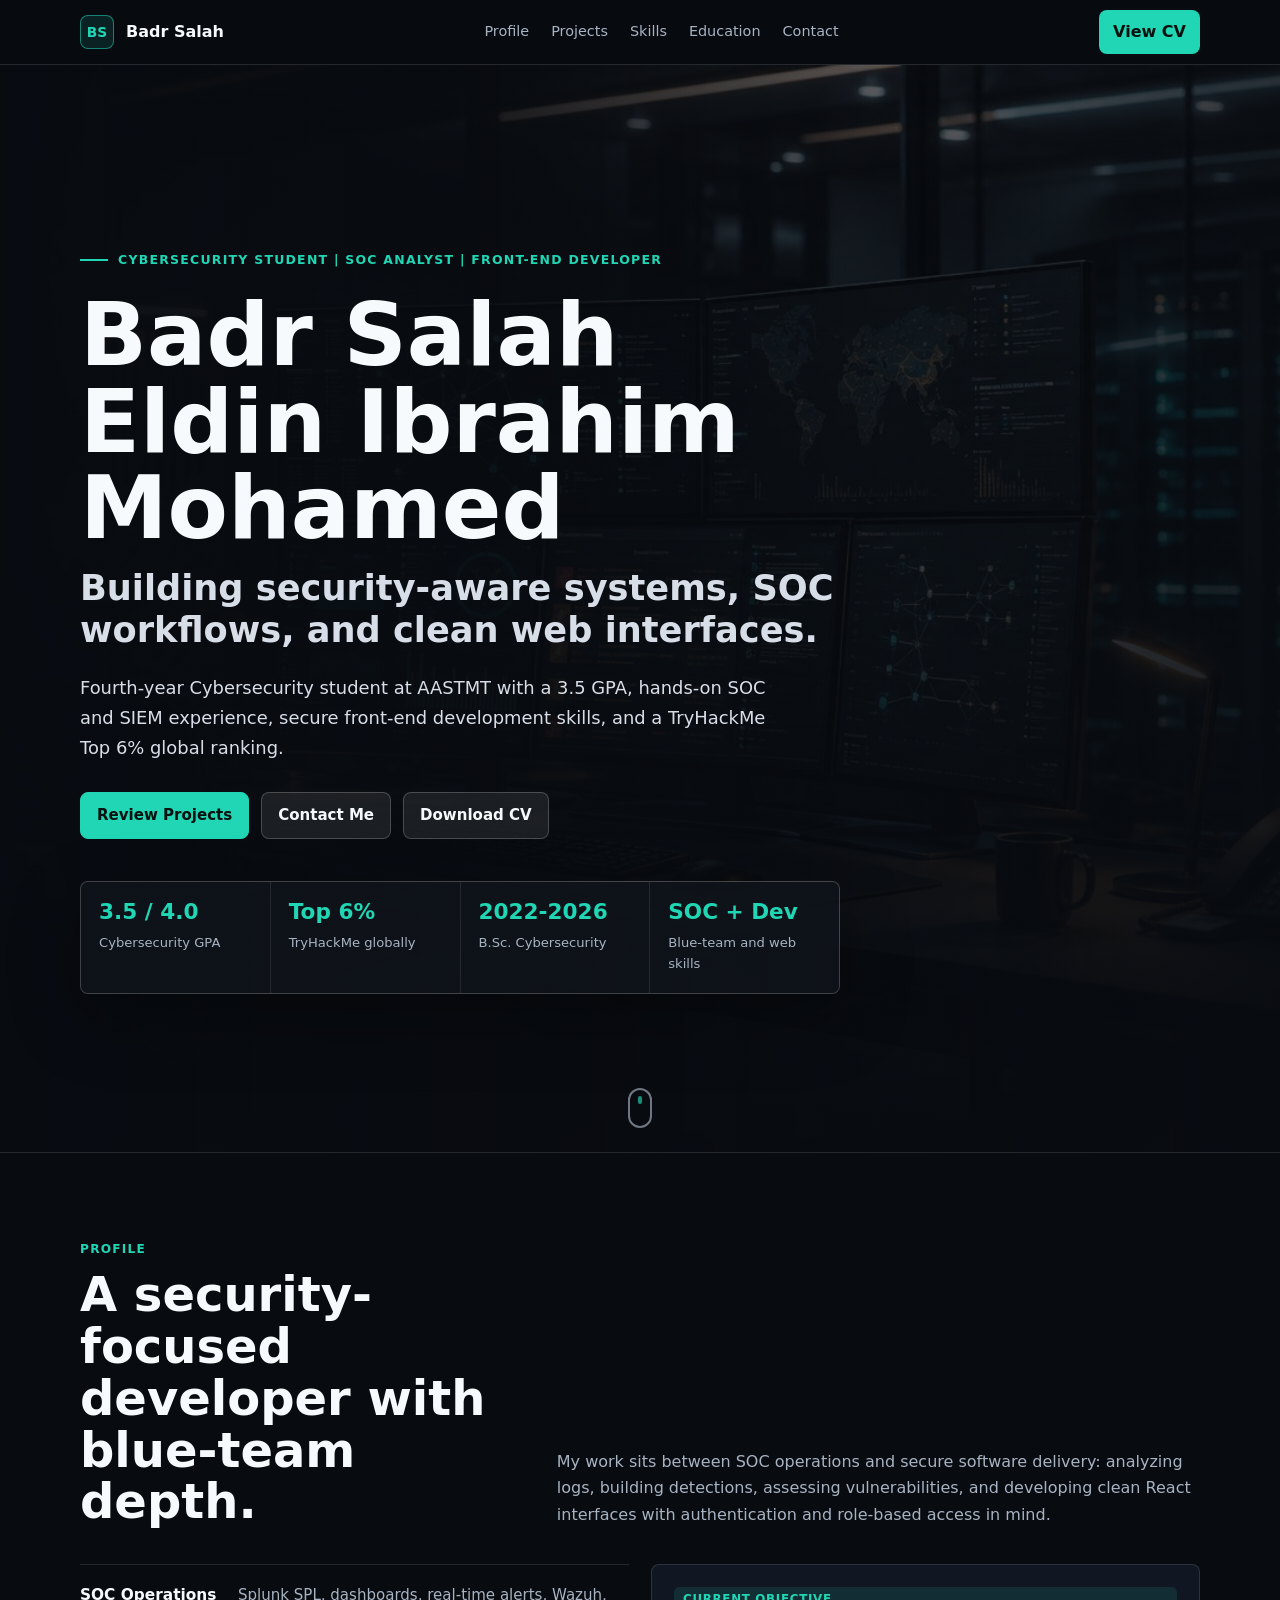
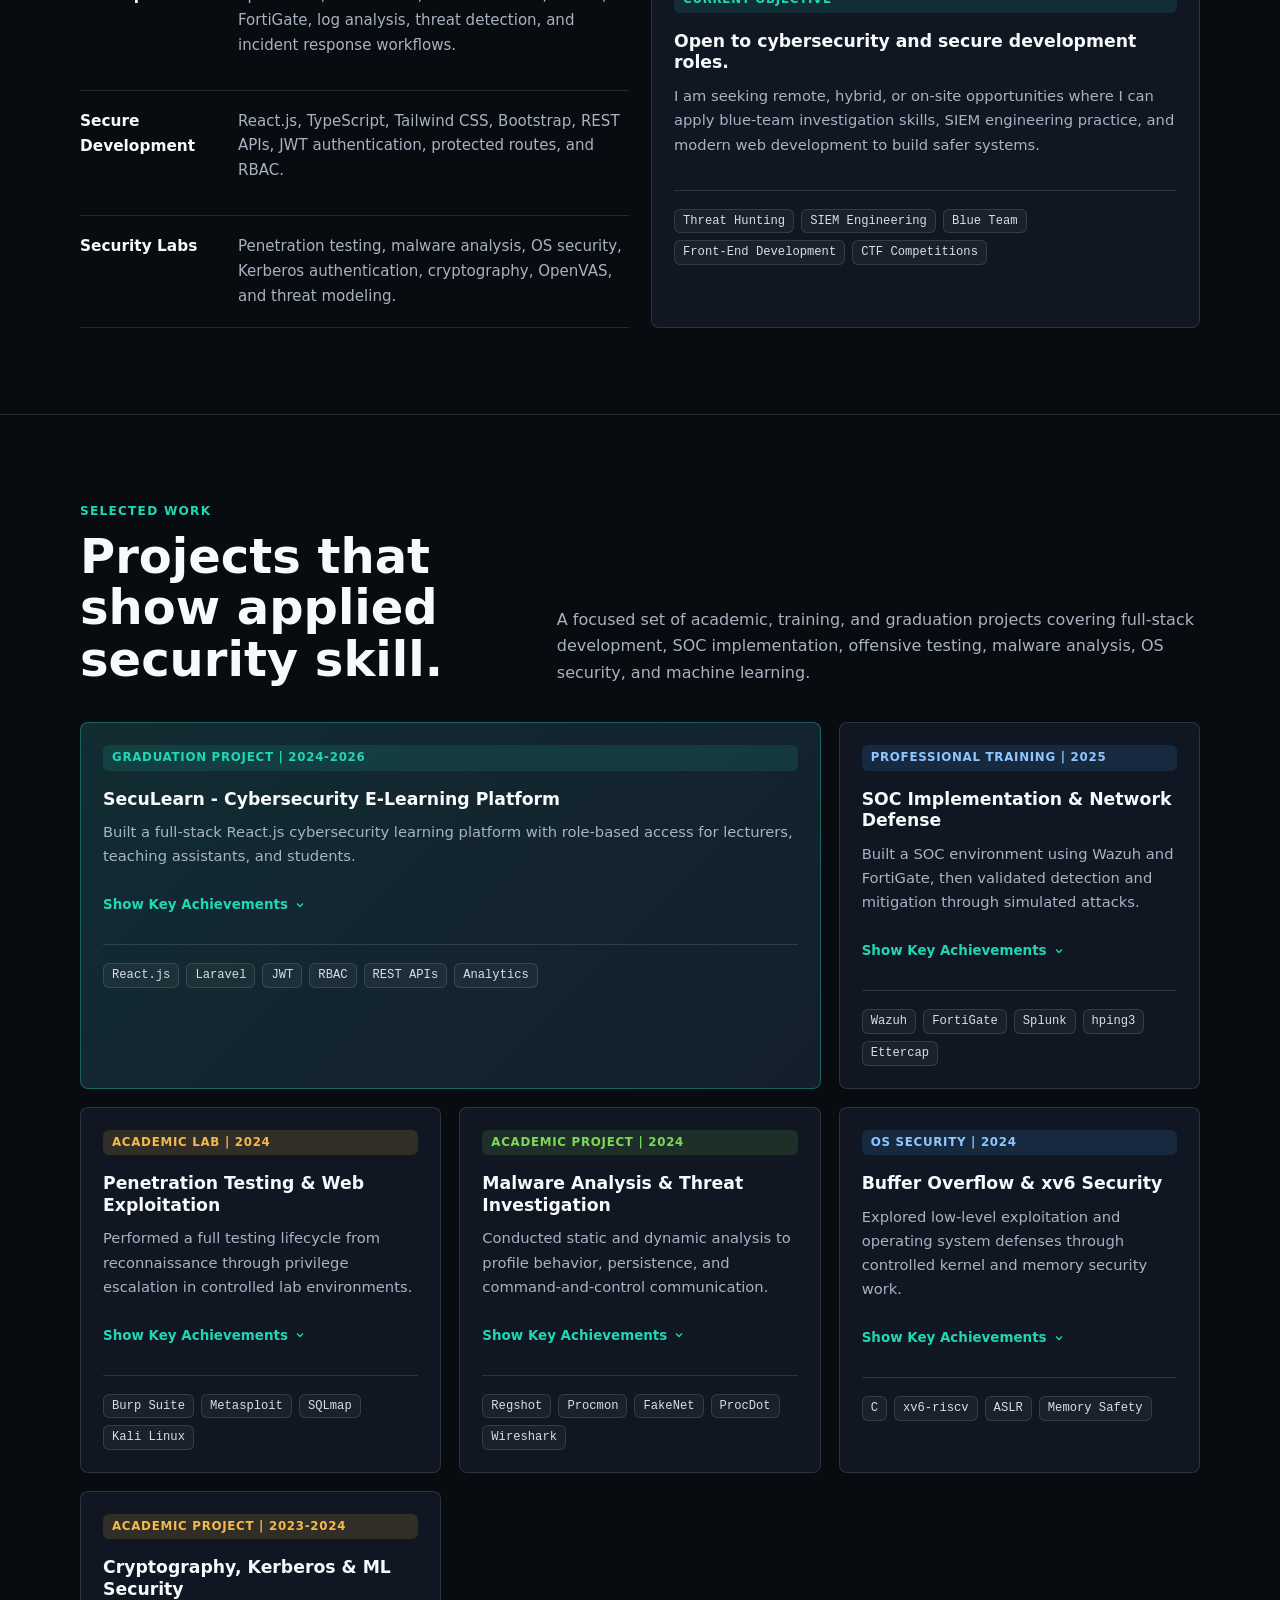
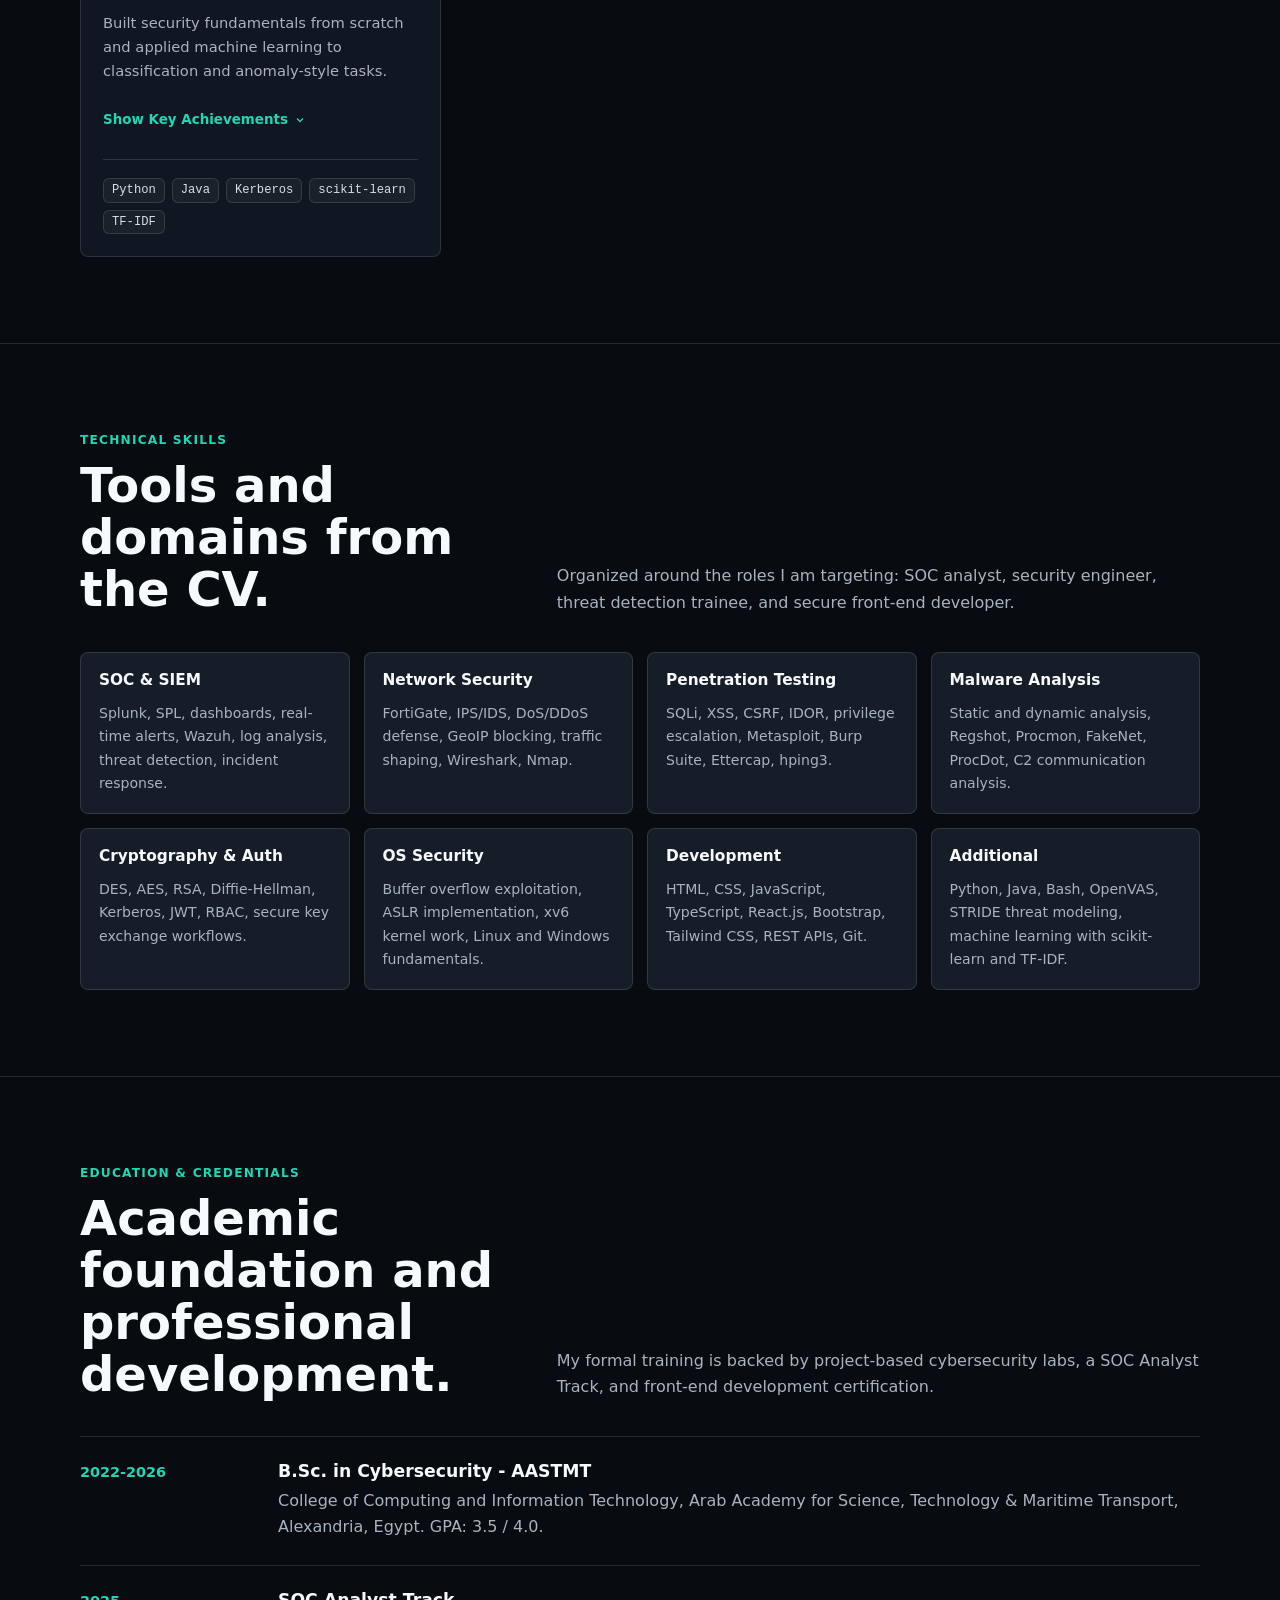
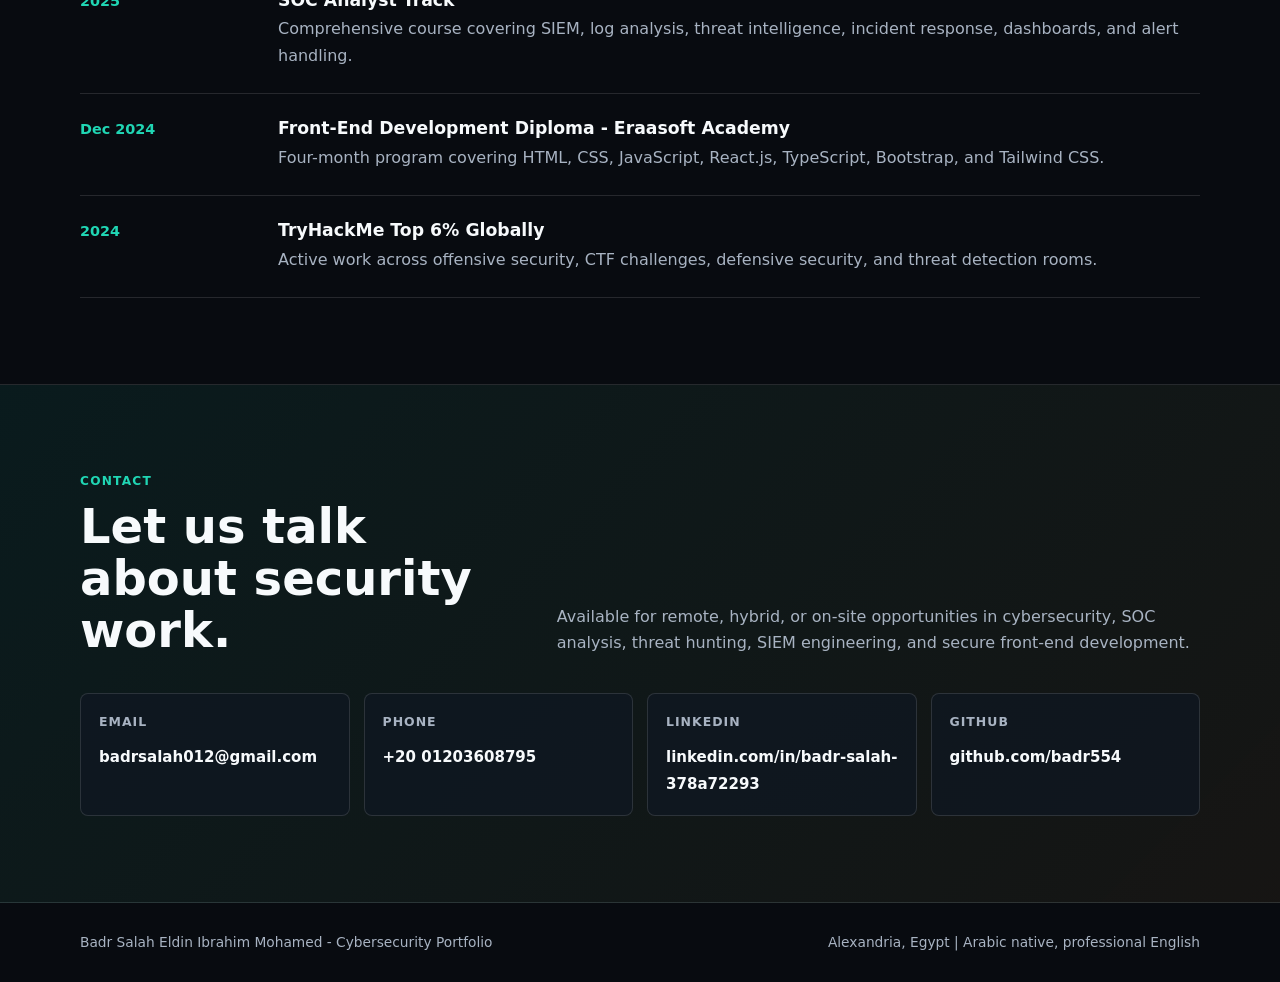
==== commit ffc9ddfe: "chore: update B.Sc. Cybersecurity start date to 2022" ====
--- a/index.html
+++ b/index.html
@@ -51,7 +51,7 @@
               <span class="proof-label">TryHackMe globally</span>
             </div>
             <div class="proof-item">
-              <span class="proof-value">2021-2026</span>
+              <span class="proof-value">2022-2026</span>
               <span class="proof-label">B.Sc. Cybersecurity</span>
             </div>
             <div class="proof-item">
@@ -346,7 +346,7 @@
 
         <div class="timeline reveal-cascade">
           <div class="timeline-item">
-            <div class="time">2021-2026</div>
+            <div class="time">2022-2026</div>
             <div>
               <h3>B.Sc. in Cybersecurity - AASTMT</h3>
               <p>College of Computing and Information Technology, Arab Academy for Science, Technology & Maritime Transport, Alexandria, Egypt. GPA: 3.5 / 4.0.</p>
